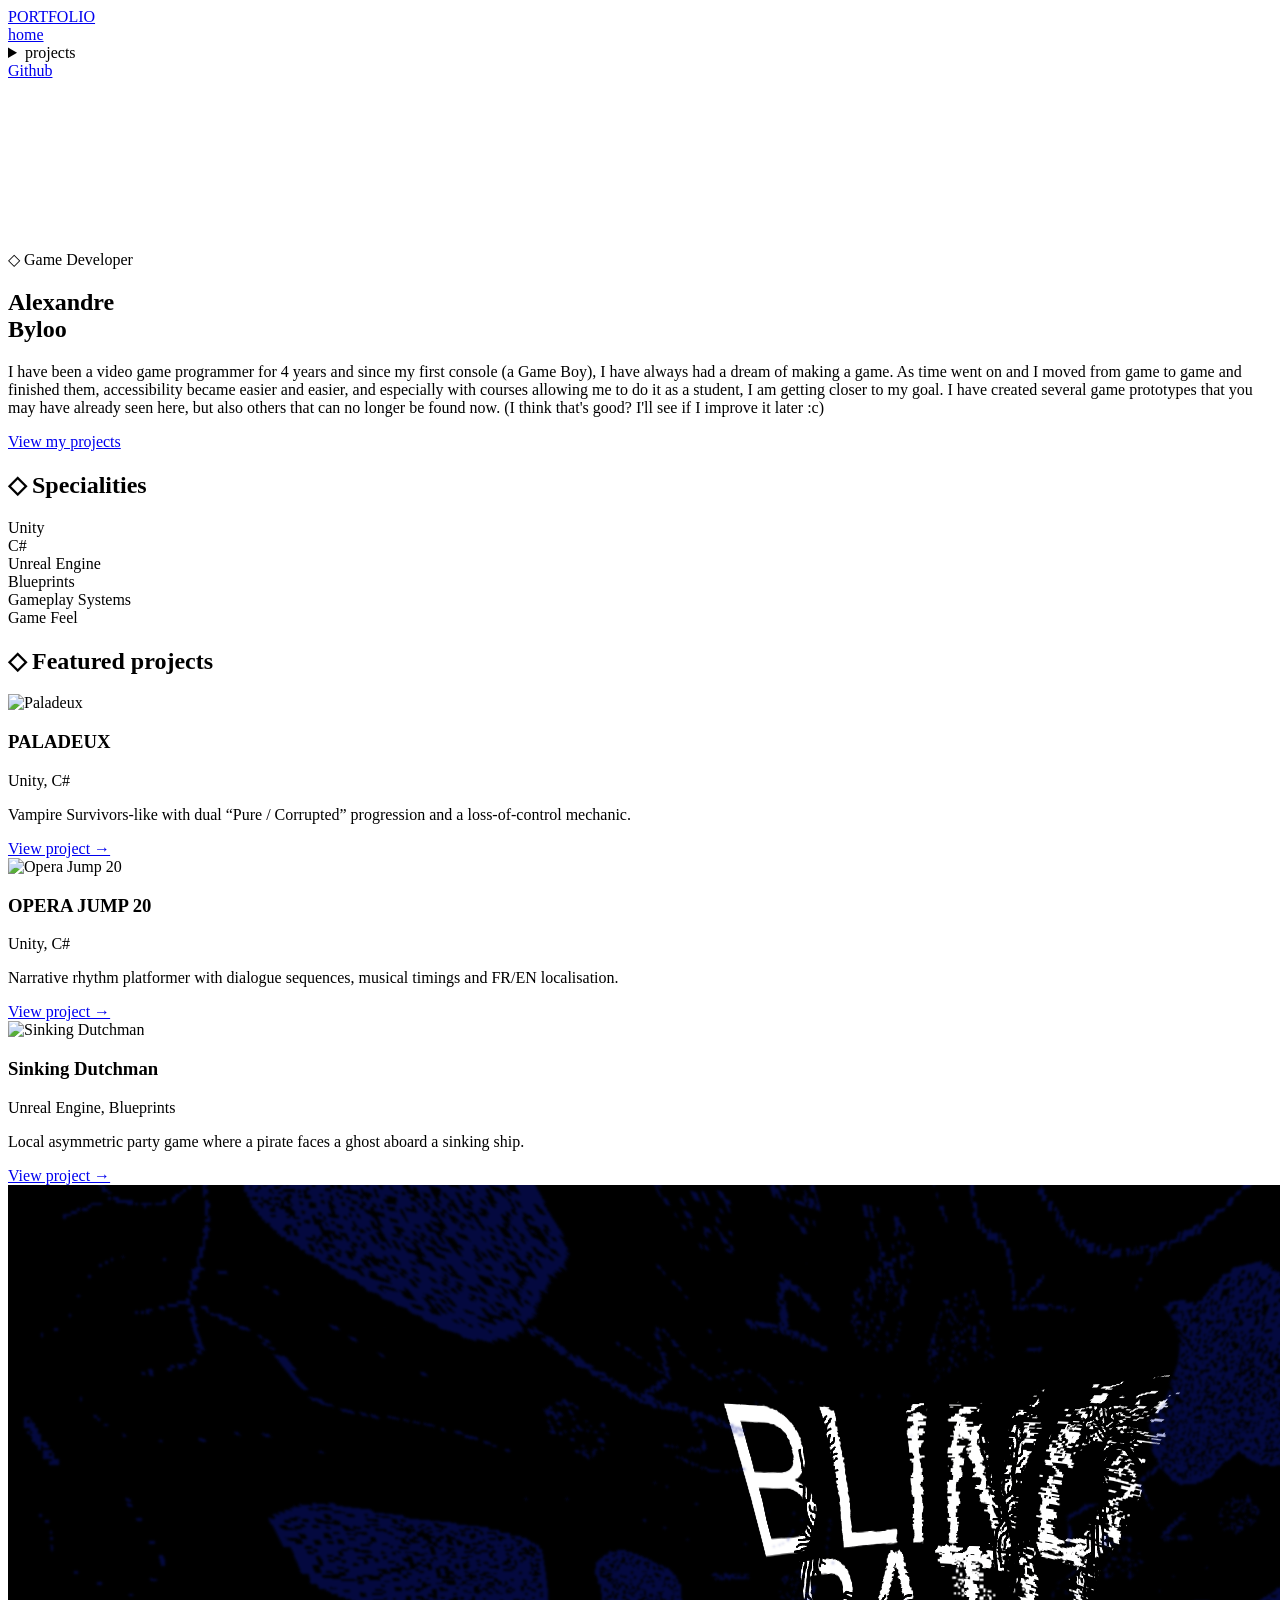
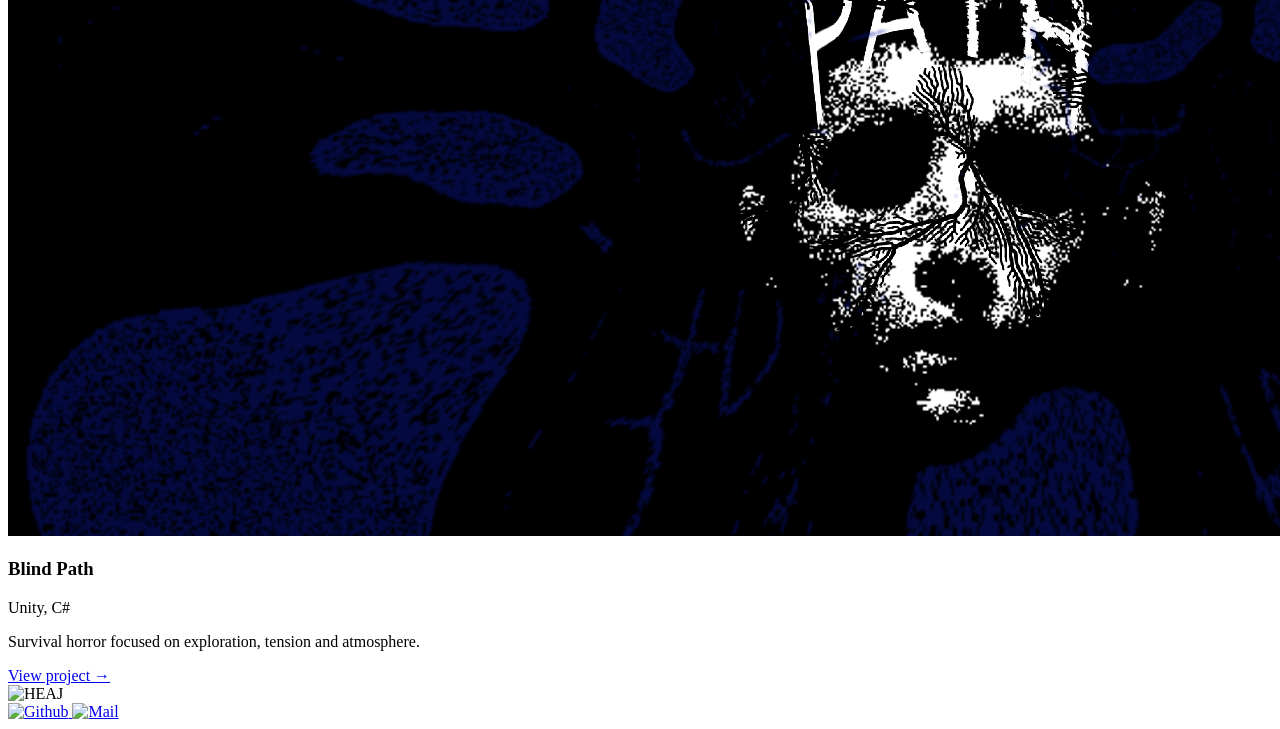
==== index.html @ e249a455 "Add files via upload" ====
<!doctype html>

<html lang="en">
  <head>
    <meta charset="UTF-8" />

    <meta name="viewport" content="width=device-width, initial-scale=1.0" />

    <title>Portfolio - Alexandre Byloo</title>

    <link rel="stylesheet" href="asset/style.css" />

    <link rel="preconnect" href="https://fonts.googleapis.com" />

    <link rel="preconnect" href="https://fonts.gstatic.com" crossorigin />

    <link
      href="https://fonts.googleapis.com/css2?family=Space+Grotesk:wght@400;500;600;700&display=swap"
      rel="stylesheet"
    />
  </head>

  <body>
    <header class="site-header">
      <a href="index.html" class="logo">PORTFOLIO</a>

      <nav class="nav">
        <a href="index.html" class="nav-link active">home</a>

        <details class="dropdown">
          <summary class="nav-link">projects</summary>

          <div class="dropdown-menu">
            <a href="paladeux.html">PALADEUX</a>

            <a href="opera-jump.html">OPERA JUMP 20</a>

            <a href="sinking-dutchman.html">Sinking Dutchman</a>

            <a href="blind-path.html">Blind Path</a>

            <a href="prototype.html">Prototype</a>
          </div>
        </details>

        <a href="https://github.com/Altar160" target="_blank" class="nav-link">
          Github
        </a>
      </nav>
    </header>

    <section class="hero">
      <video class="hero-video" autoplay muted loop playsinline>
        <source src="img/hero.mp4" type="video/mp4" />
      </video>

      <div class="hero-overlay"></div>

      <div class="hero-content">
        <p class="eyebrow">◇ Game Developer</p>

        <h1>Alexandre<br />Byloo</h1>

        <div class="decor-line"></div>

        <p class="hero-text">
          I have been a video game programmer for 4 years and since my first
          console (a Game Boy), I have always had a dream of making a game. As
          time went on and I moved from game to game and finished them,
          accessibility became easier and easier, and especially with courses
          allowing me to do it as a student, I am getting closer to my goal. I
          have created several game prototypes that you may have already seen
          here, but also others that can no longer be found now. (I think that's
          good? I'll see if I improve it later :c)
        </p>

        <a href="#projects" class="button">View my projects</a>
      </div>
    </section>

    <section class="specialities">
      <h2>◇ Specialities</h2>

      <div class="speciality-grid">
        <div class="speciality-card">Unity</div>

        <div class="speciality-card">C#</div>

        <div class="speciality-card">Unreal Engine</div>

        <div class="speciality-card">Blueprints</div>

        <div class="speciality-card">Gameplay Systems</div>

        <div class="speciality-card">Game Feel</div>
      </div>
    </section>

    <section id="projects" class="projects">
      <h2>◇ Featured projects</h2>

      <article class="project-card">
        <div class="project-image">
          <img src="img/paladeux.png" alt="Paladeux" />
        </div>

        <div class="project-content">
          <h3>PALADEUX</h3>

          <p class="tech">Unity, C#</p>

          <p>
            Vampire Survivors-like with dual “Pure / Corrupted” progression and
            a loss-of-control mechanic.
          </p>

          <a href="paladeux.html">View project →</a>
        </div>
      </article>

      <article class="project-card">
        <div class="project-image contain">
          <img src="img/opera-jump.png" alt="Opera Jump 20" />
        </div>

        <div class="project-content">
          <h3>OPERA JUMP 20</h3>

          <p class="tech">Unity, C#</p>

          <p>
            Narrative rhythm platformer with dialogue sequences, musical timings
            and FR/EN localisation.
          </p>

          <a href="#">View project →</a>
        </div>
      </article>

      <article class="project-card">
        <div class="project-image">
          <img src="img/sinking-dutchman.png" alt="Sinking Dutchman" />
        </div>

        <div class="project-content">
          <h3>Sinking Dutchman</h3>

          <p class="tech">Unreal Engine, Blueprints</p>

          <p>
            Local asymmetric party game where a pirate faces a ghost aboard a
            sinking ship.
          </p>

          <a href="#">View project →</a>
        </div>
      </article>

      <article class="project-card">
        <div class="project-image contain">
          <img src="img/Blindpath.png" alt="Blind Path" />
        </div>

        <div class="project-content">
          <h3>Blind Path</h3>

          <p class="tech">Unity, C#</p>

          <p>Survival horror focused on exploration, tension and atmosphere.</p>

          <a href="blind-path.html">View project →</a>
        </div>
      </article>
    </section>

    <footer class="footer">
      <div class="footer-left">
        <img src="img/heaj_logo.png" alt="HEAJ" />
      </div>

      <div class="footer-right">
        <a href="https://github.com/Altar160" target="_blank">
          <img src="asset/github_icon.svg" alt="Github" />
        </a>

        <a href="mailto:altarcop1@email.com">
          <img src="asset/email_icon.svg" alt="Mail" />
        </a>
      </div>
    </footer>
  </body>
</html>
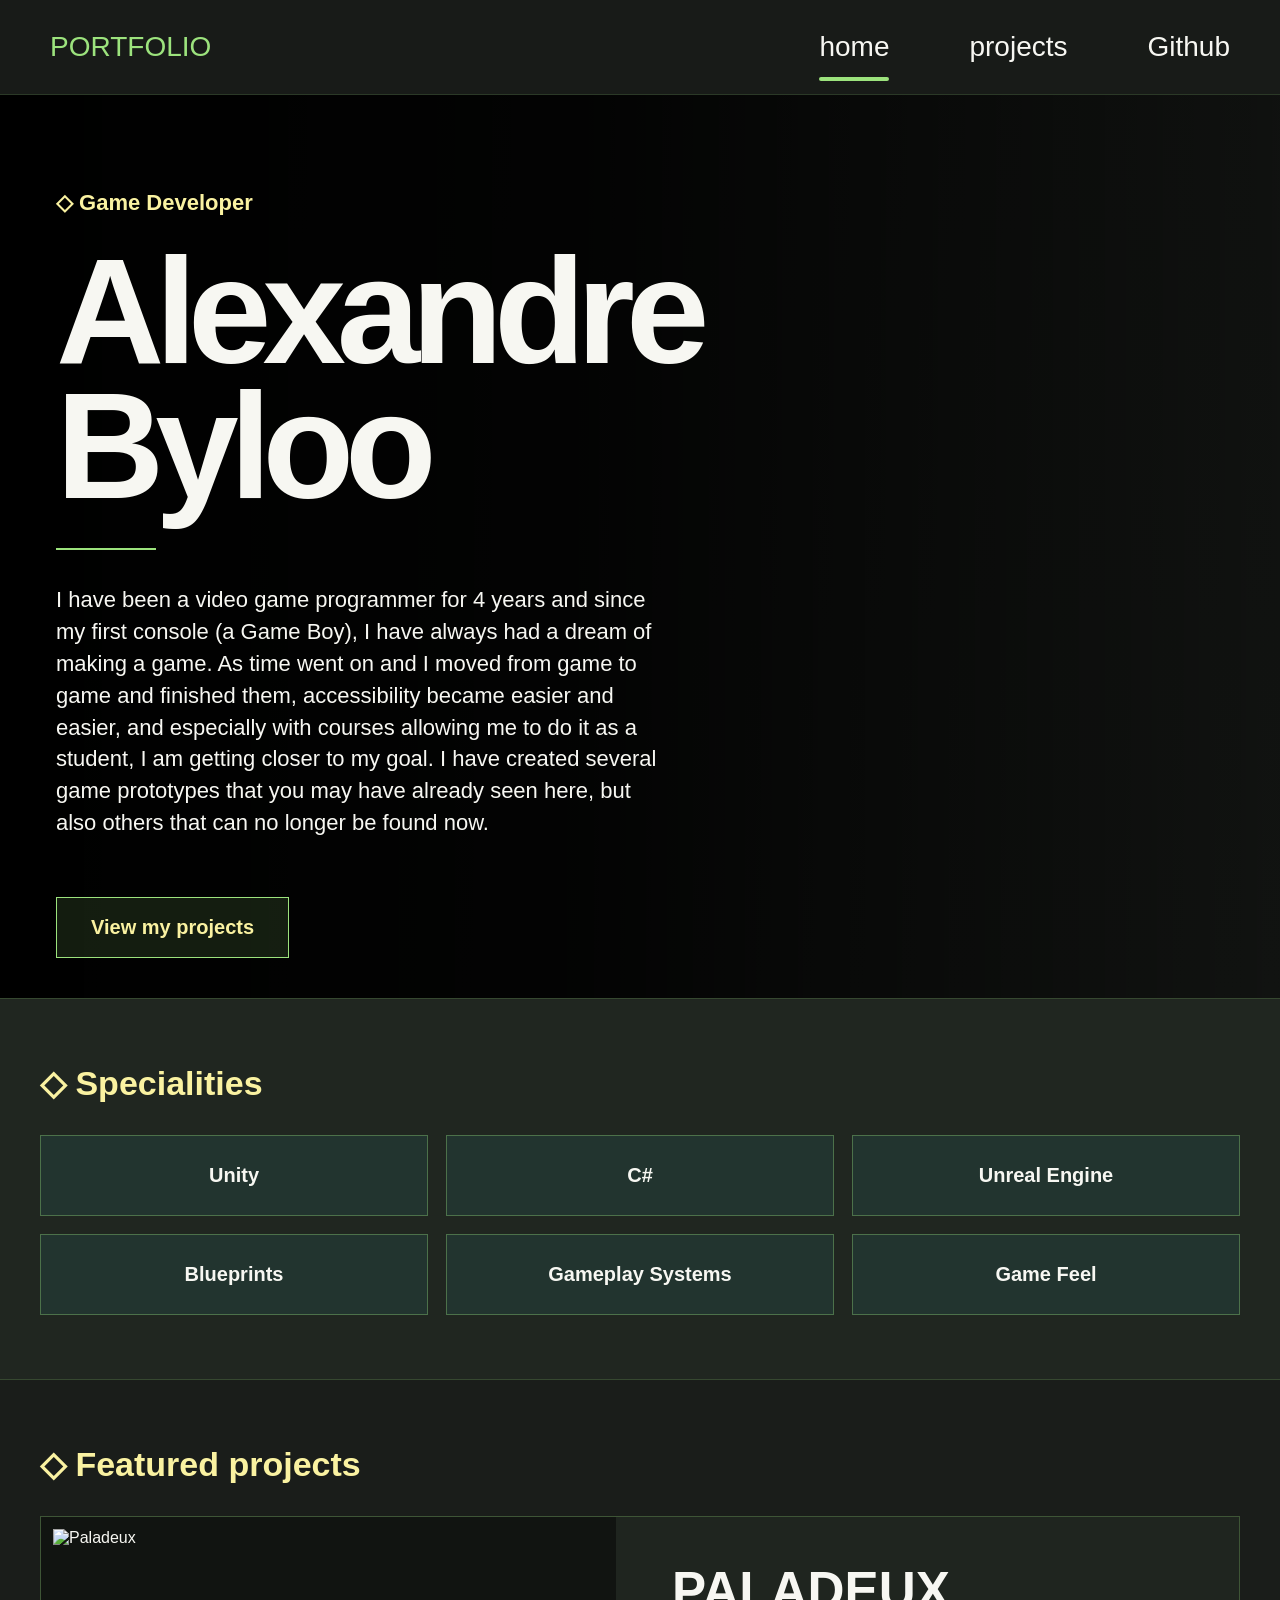
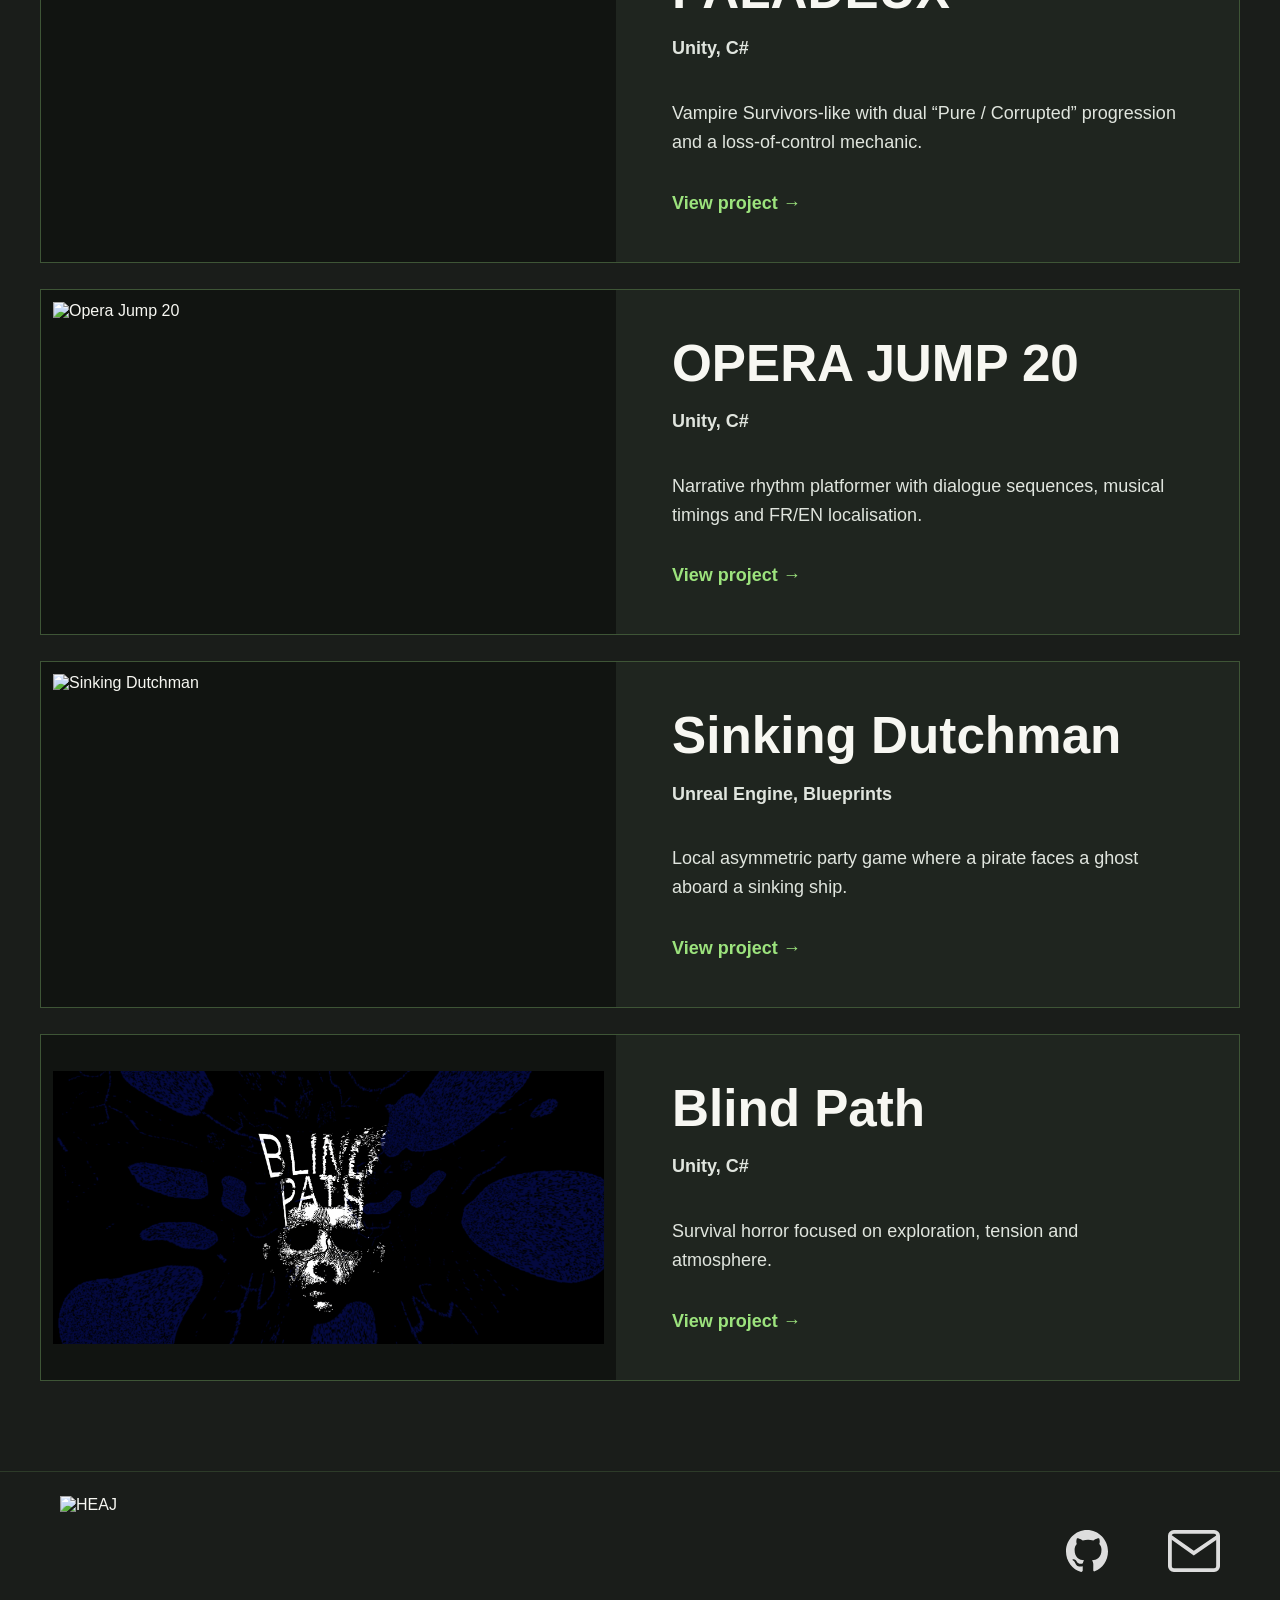
==== commit 74a0834e: "Update index.html" ====
--- a/index.html
+++ b/index.html
@@ -70,8 +70,7 @@
           accessibility became easier and easier, and especially with courses
           allowing me to do it as a student, I am getting closer to my goal. I
           have created several game prototypes that you may have already seen
-          here, but also others that can no longer be found now. (I think that's
-          good? I'll see if I improve it later :c)
+          here, but also others that can no longer be found now.
         </p>
 
         <a href="#projects" class="button">View my projects</a>
--- a/asset/style.css
+++ b/asset/style.css
@@ -0,0 +1,422 @@
+* {
+  box-sizing: border-box;
+}
+
+html {
+  scroll-behavior: smooth;
+}
+
+body {
+  margin: 0;
+  background: #1a1d1a;
+  color: #f7f7f2;
+  font-family: "Space Grotesk", Arial, sans-serif;
+}
+
+/* HEADER */
+
+.site-header {
+  position: fixed;
+  top: 0;
+  left: 0;
+  right: 0;
+
+  height: 95px;
+  padding: 0 50px;
+
+  display: flex;
+  align-items: center;
+  justify-content: space-between;
+
+  background: rgba(26, 29, 26, 0.96);
+  backdrop-filter: blur(10px);
+
+  border-bottom: 1px solid rgba(156, 227, 125, 0.15);
+
+  z-index: 9999;
+}
+
+.logo {
+  color: #9ce37d;
+  text-decoration: none;
+  font-size: 28px;
+  font-weight: 500;
+}
+
+/* NAVIGATION */
+
+.nav {
+  display: flex;
+  align-items: center;
+  gap: 80px;
+}
+
+.nav-link {
+  position: relative;
+
+  color: #f7f7f2;
+  text-decoration: none;
+
+  font-size: 28px;
+  font-weight: 400;
+
+  cursor: pointer;
+}
+
+/* trait vert sous accueil */
+
+.nav-link.active::after {
+  content: "";
+
+  position: absolute;
+
+  left: 50%;
+  bottom: -18px;
+
+  transform: translateX(-50%);
+
+  width: 70px;
+  height: 4px;
+
+  border-radius: 999px;
+
+  background: #9ce37d;
+}
+
+/* DROPDOWN */
+
+.dropdown {
+  position: relative;
+}
+
+.dropdown summary {
+  list-style: none;
+}
+
+.dropdown summary::-webkit-details-marker {
+  display: none;
+}
+
+.dropdown-menu {
+  position: absolute;
+
+  top: 70px;
+  right: -20px;
+
+  width: 420px;
+
+  padding-right: 25px;
+
+  border-right: 4px solid #9ce37d;
+
+  display: none;
+}
+
+.dropdown[open] .dropdown-menu {
+  display: block;
+}
+
+.dropdown-menu a {
+  display: block;
+
+  color: #f7f7f2;
+  text-decoration: none;
+
+  text-align: right;
+
+  font-size: 28px;
+  line-height: 1.9;
+
+  white-space: nowrap;
+}
+
+.dropdown-menu a:hover,
+.nav-link:hover {
+  color: #9ce37d;
+}
+/* HERO */
+
+.hero {
+  position: relative;
+  min-height: 100vh;
+  padding: 190px 56px 40px;
+  display: flex;
+  align-items: center;
+  overflow: hidden;
+  background: #1a1d1a;
+}
+
+.hero-video {
+  position: absolute;
+  inset: 0;
+  width: 100%;
+  height: 100%;
+  object-fit: cover;
+}
+
+.hero-overlay {
+  position: absolute;
+  inset: 0;
+  background:
+    linear-gradient(
+      90deg,
+      #000 0%,
+      rgba(0, 0, 0, 0.88) 45%,
+      rgba(0, 0, 0, 0.35) 100%
+    ),
+    linear-gradient(180deg, rgba(0, 0, 0, 0.1) 0%, #1a1d1a 100%);
+}
+
+.hero-content {
+  position: relative;
+  z-index: 2;
+  max-width: 720px;
+}
+
+.eyebrow {
+  color: #faf2a1;
+  font-size: 22px;
+  font-weight: 700;
+  margin: 0 0 28px;
+}
+
+h1 {
+  margin: 0;
+  color: #f7f7f2;
+  font-size: clamp(72px, 12vw, 150px);
+  line-height: 0.9;
+  letter-spacing: -0.06em;
+}
+
+.decor-line {
+  width: 100px;
+  height: 2px;
+  background: #9ce37d;
+  margin: 34px 0;
+}
+
+.hero-text {
+  max-width: 620px;
+  color: #f7f7f2;
+  font-size: 22px;
+  line-height: 1.45;
+  font-weight: 500;
+}
+
+.button {
+  display: inline-block;
+  margin-top: 36px;
+  padding: 18px 34px;
+  border: 1px solid #9ce37d;
+  background: rgba(156, 227, 125, 0.12);
+  color: #faf2a1;
+  text-decoration: none;
+  font-weight: 700;
+  font-size: 20px;
+}
+
+.button:hover {
+  background: #9ce37d;
+  color: #1a1d1a;
+}
+
+/* SECTIONS */
+
+.specialities,
+.projects,
+.footer {
+  padding: 64px 40px;
+}
+
+h2 {
+  color: #faf2a1;
+  font-size: 34px;
+  margin: 0 0 32px;
+}
+
+/* SPECIALITES */
+
+.specialities {
+  background: #202620;
+  border-top: 1px solid rgba(156, 227, 125, 0.18);
+  border-bottom: 1px solid rgba(156, 227, 125, 0.18);
+}
+
+.speciality-grid {
+  display: grid;
+  grid-template-columns: repeat(3, 1fr);
+  gap: 18px;
+}
+
+.speciality-card {
+  border: 1px solid rgba(156, 227, 125, 0.35);
+  background: rgba(38, 65, 60, 0.55);
+  color: #f7f7f2;
+  padding: 28px 20px;
+  text-align: center;
+  font-weight: 700;
+  font-size: 20px;
+}
+
+/* PROJETS */
+
+.projects {
+  background: #1a1d1a;
+}
+
+.project-card {
+  display: grid;
+  grid-template-columns: minmax(280px, 48%) 1fr;
+  min-height: 280px;
+  margin-bottom: 26px;
+  border: 1px solid rgba(156, 227, 125, 0.25);
+  background: #1f251f;
+  overflow: hidden;
+}
+
+.project-image {
+  min-height: 280px;
+  background: #111411;
+  display: flex;
+  align-items: center;
+  justify-content: center;
+  overflow: hidden;
+}
+
+.project-image img {
+  width: 100%;
+  height: 100%;
+  object-fit: contain;
+  padding: 12px;
+}
+
+.project-content {
+  padding: 48px 56px;
+  display: flex;
+  flex-direction: column;
+  justify-content: center;
+}
+
+.project-content h3 {
+  margin: 0;
+  color: #f7f7f2;
+  font-size: clamp(32px, 4vw, 52px);
+  line-height: 1;
+}
+
+.tech {
+  margin: 18px 0;
+  color: #9ce37d;
+  font-weight: 700;
+  font-size: 22px;
+}
+
+.project-content p {
+  color: #e0e5de;
+  line-height: 1.6;
+  font-size: 18px;
+  max-width: 620px;
+}
+
+.project-content a {
+  margin-top: 18px;
+  color: #9ce37d;
+  text-decoration: none;
+  font-weight: 700;
+  font-size: 18px;
+}
+
+.footer {
+  background: #1a1d1a; /* même couleur que le header */
+  border-top: 1px solid rgba(156, 227, 125, 0.15);
+
+  padding: 24px 60px;
+
+  display: flex;
+  align-items: center;
+  justify-content: space-between;
+}
+
+.footer-left {
+  display: flex;
+  align-items: center;
+}
+
+.footer-logo,
+.footer-left img {
+  height: 110px;
+  width: auto;
+  object-fit: contain;
+}
+
+.footer-right {
+  display: flex;
+  align-items: center;
+  gap: 60px;
+}
+
+.footer-right a {
+  display: flex;
+  align-items: center;
+  justify-content: center;
+}
+
+.footer-right img {
+  height: 42px;
+  width: auto;
+
+  opacity: 0.85;
+  transition: all 0.25s ease;
+}
+
+.footer-right img:hover {
+  opacity: 1;
+  transform: translateY(-2px);
+}
+
+/* RESPONSIVE */
+
+@media (max-width: 900px) {
+  .speciality-grid {
+    grid-template-columns: repeat(2, 1fr);
+  }
+
+  .project-card {
+    grid-template-columns: 1fr;
+  }
+
+  .project-content {
+    padding: 34px;
+  }
+
+  .footer {
+    flex-direction: column;
+    align-items: flex-start;
+  }
+}
+
+@media (max-width: 560px) {
+  .hero,
+  .specialities,
+  .projects,
+  .footer {
+    padding-left: 22px;
+    padding-right: 22px;
+  }
+
+  h1 {
+    font-size: 68px;
+  }
+
+  .hero-text {
+    font-size: 18px;
+  }
+
+  .speciality-grid {
+    grid-template-columns: 1fr;
+  }
+
+  .project-content h3 {
+    font-size: 34px;
+  }
+}
